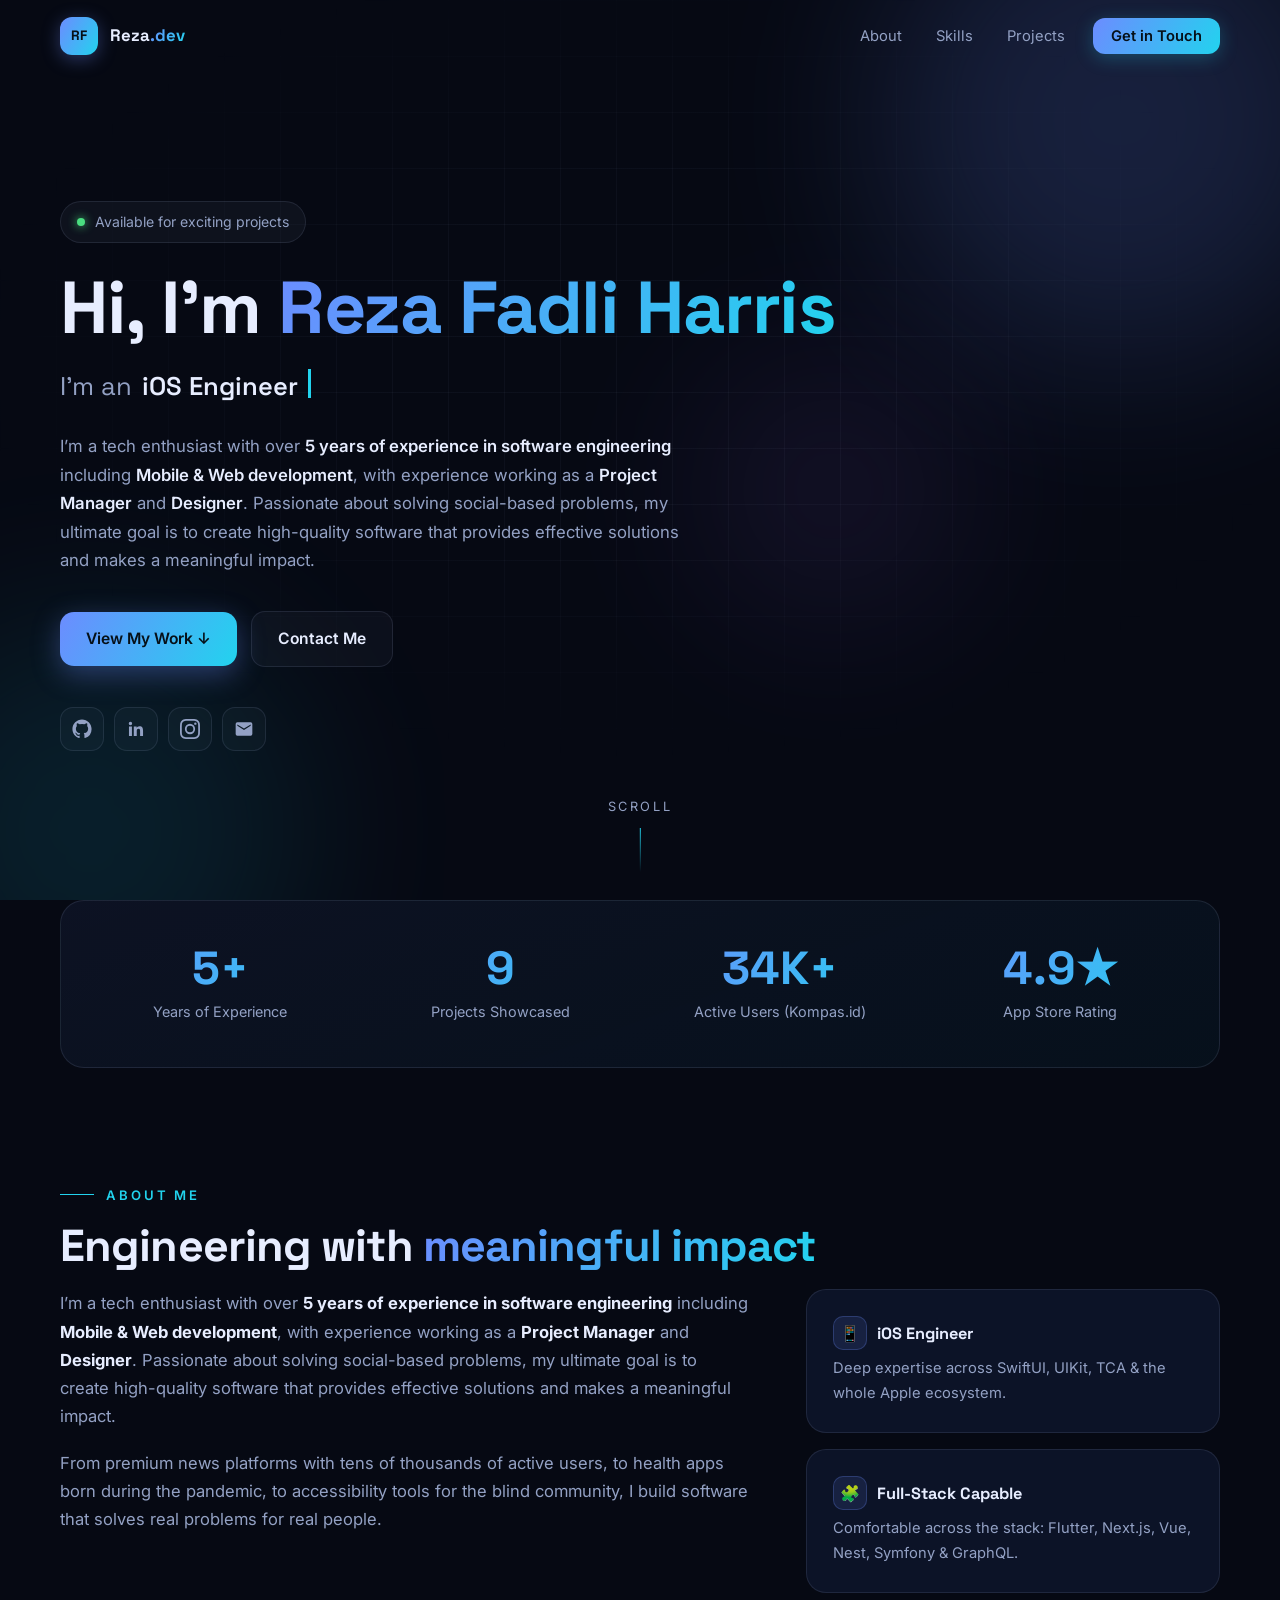
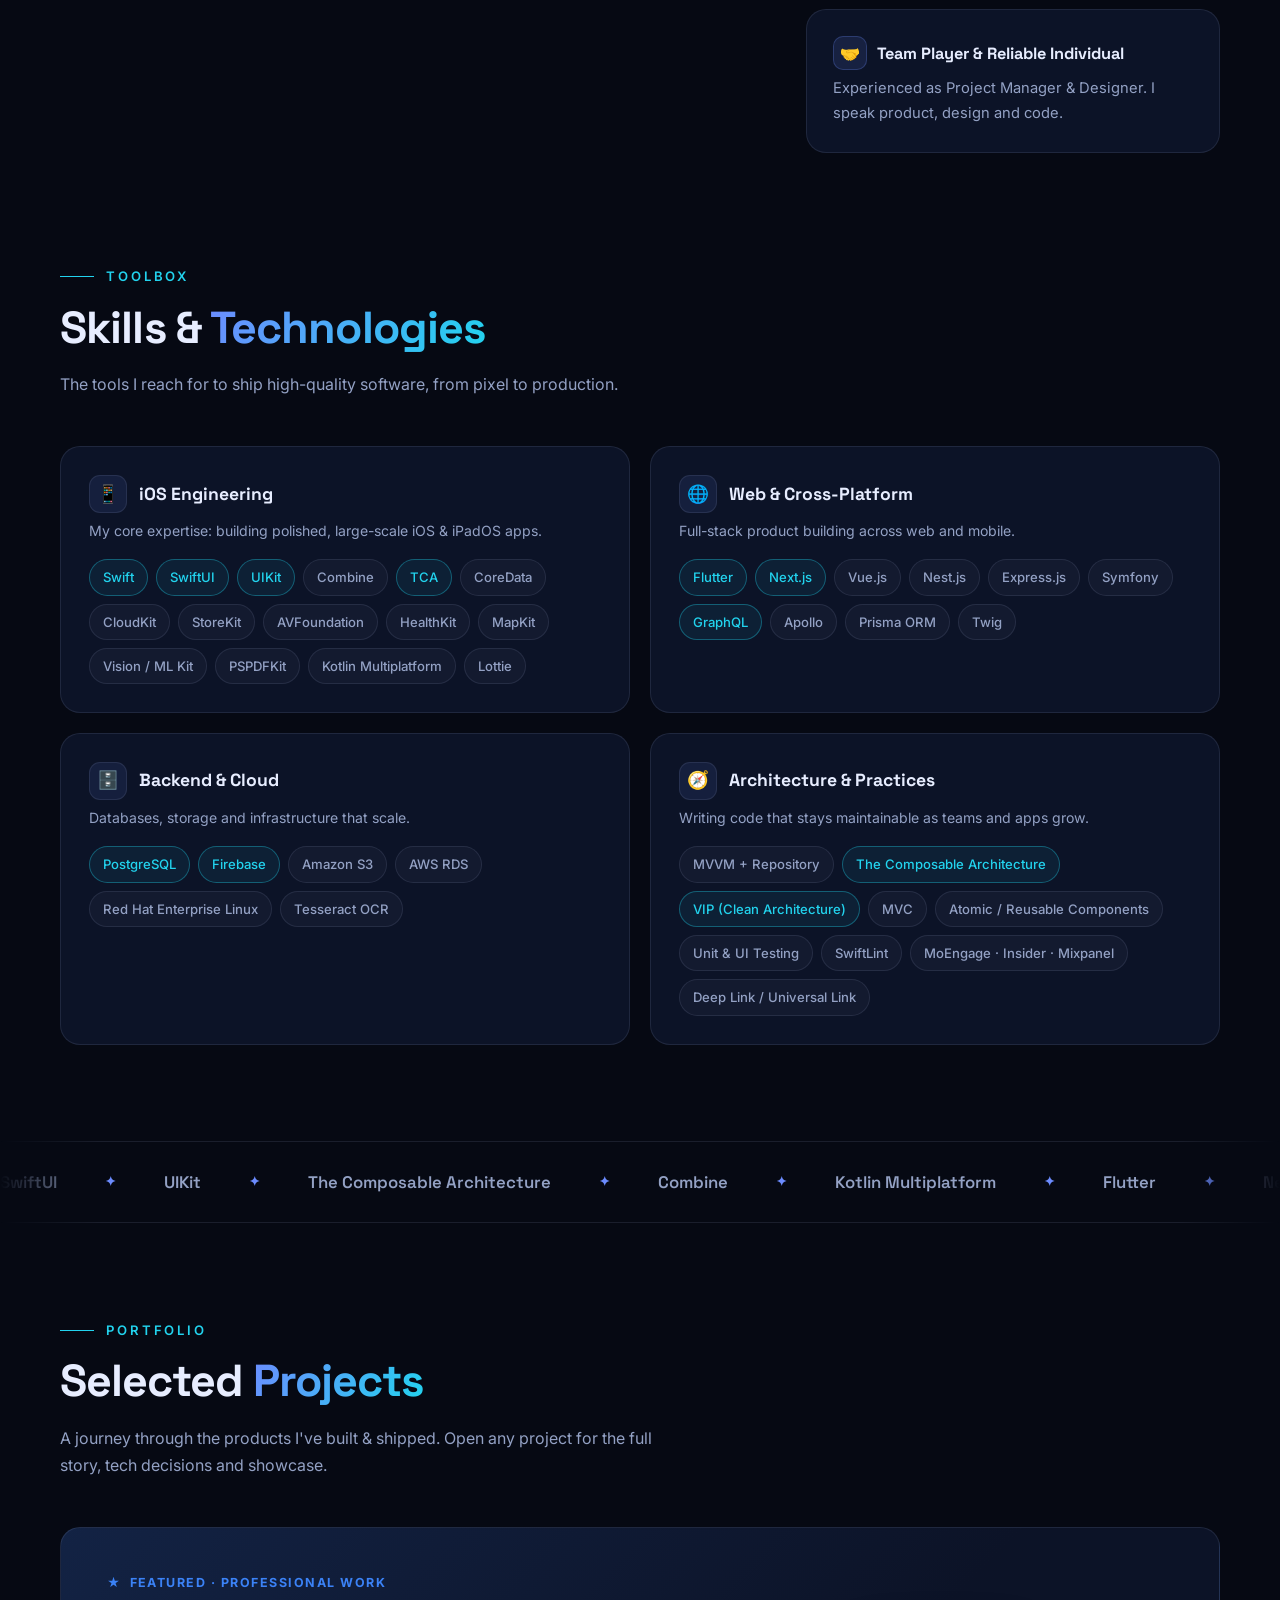
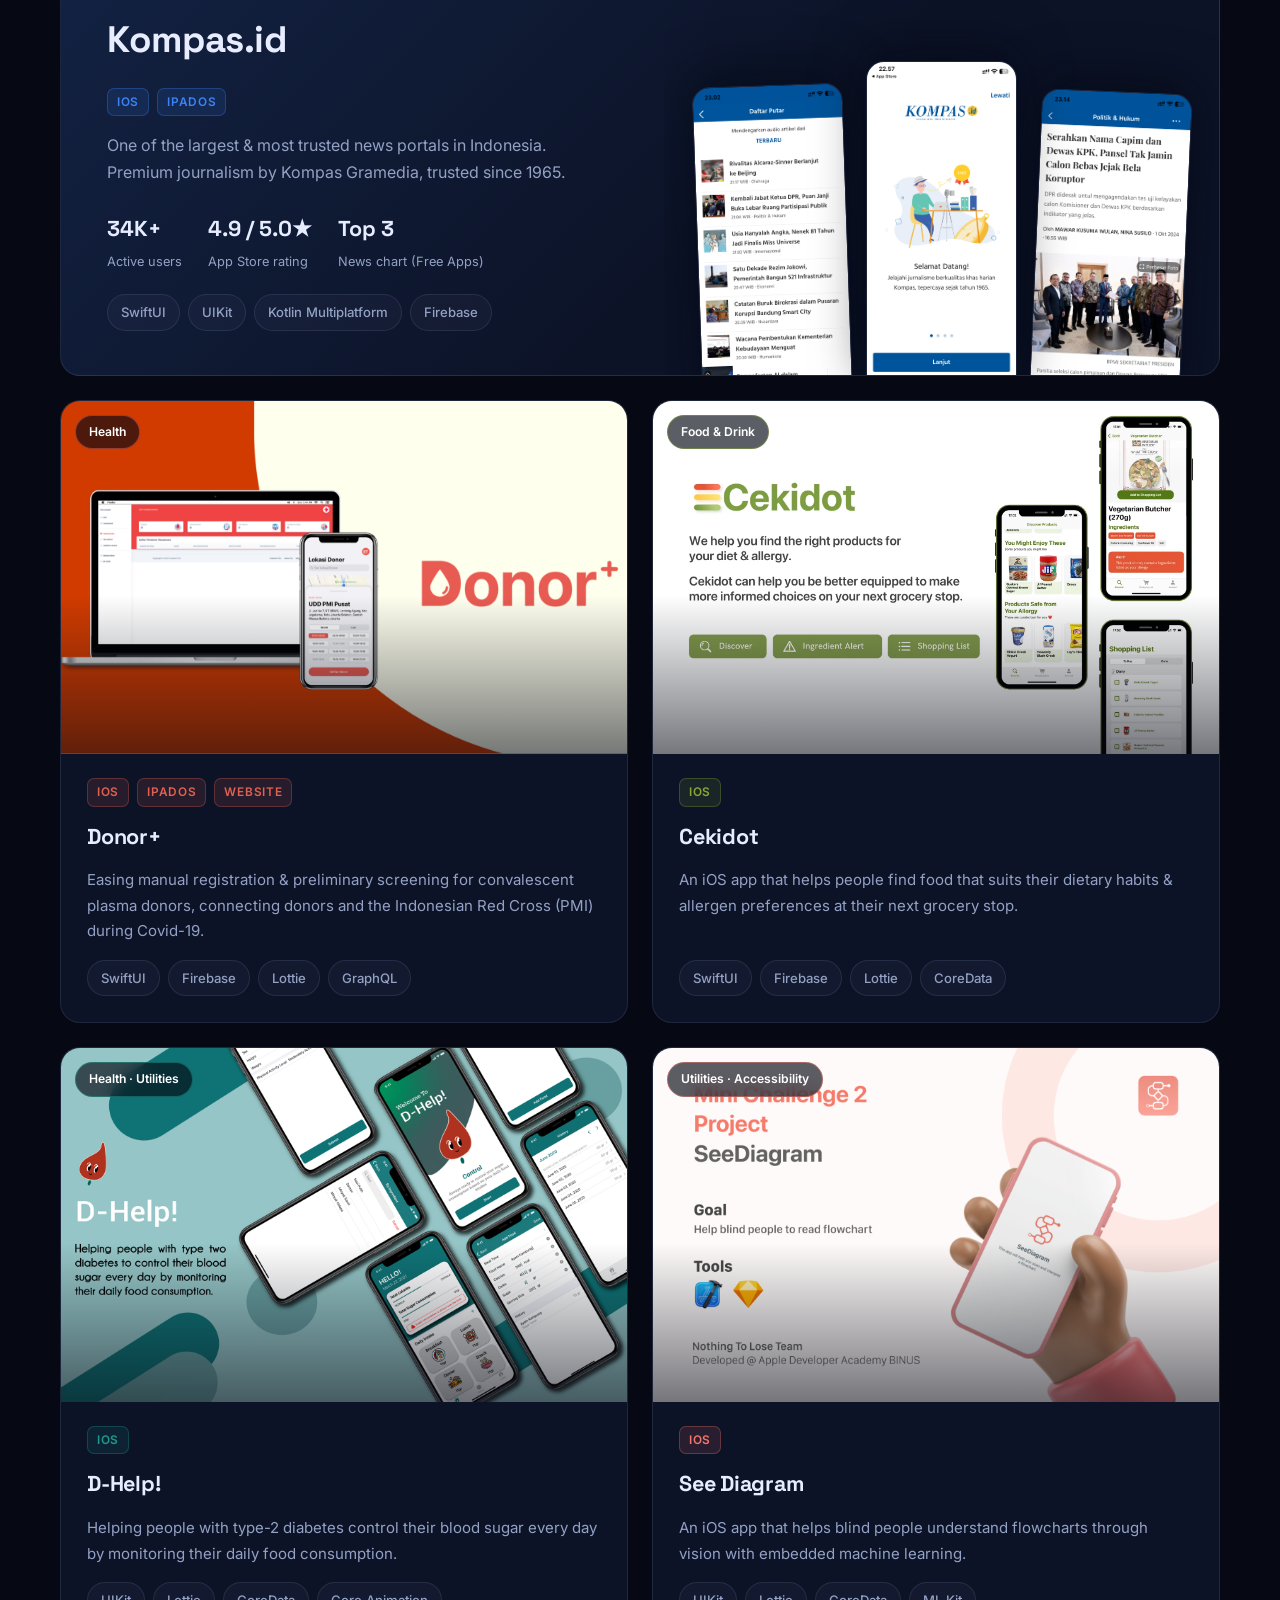
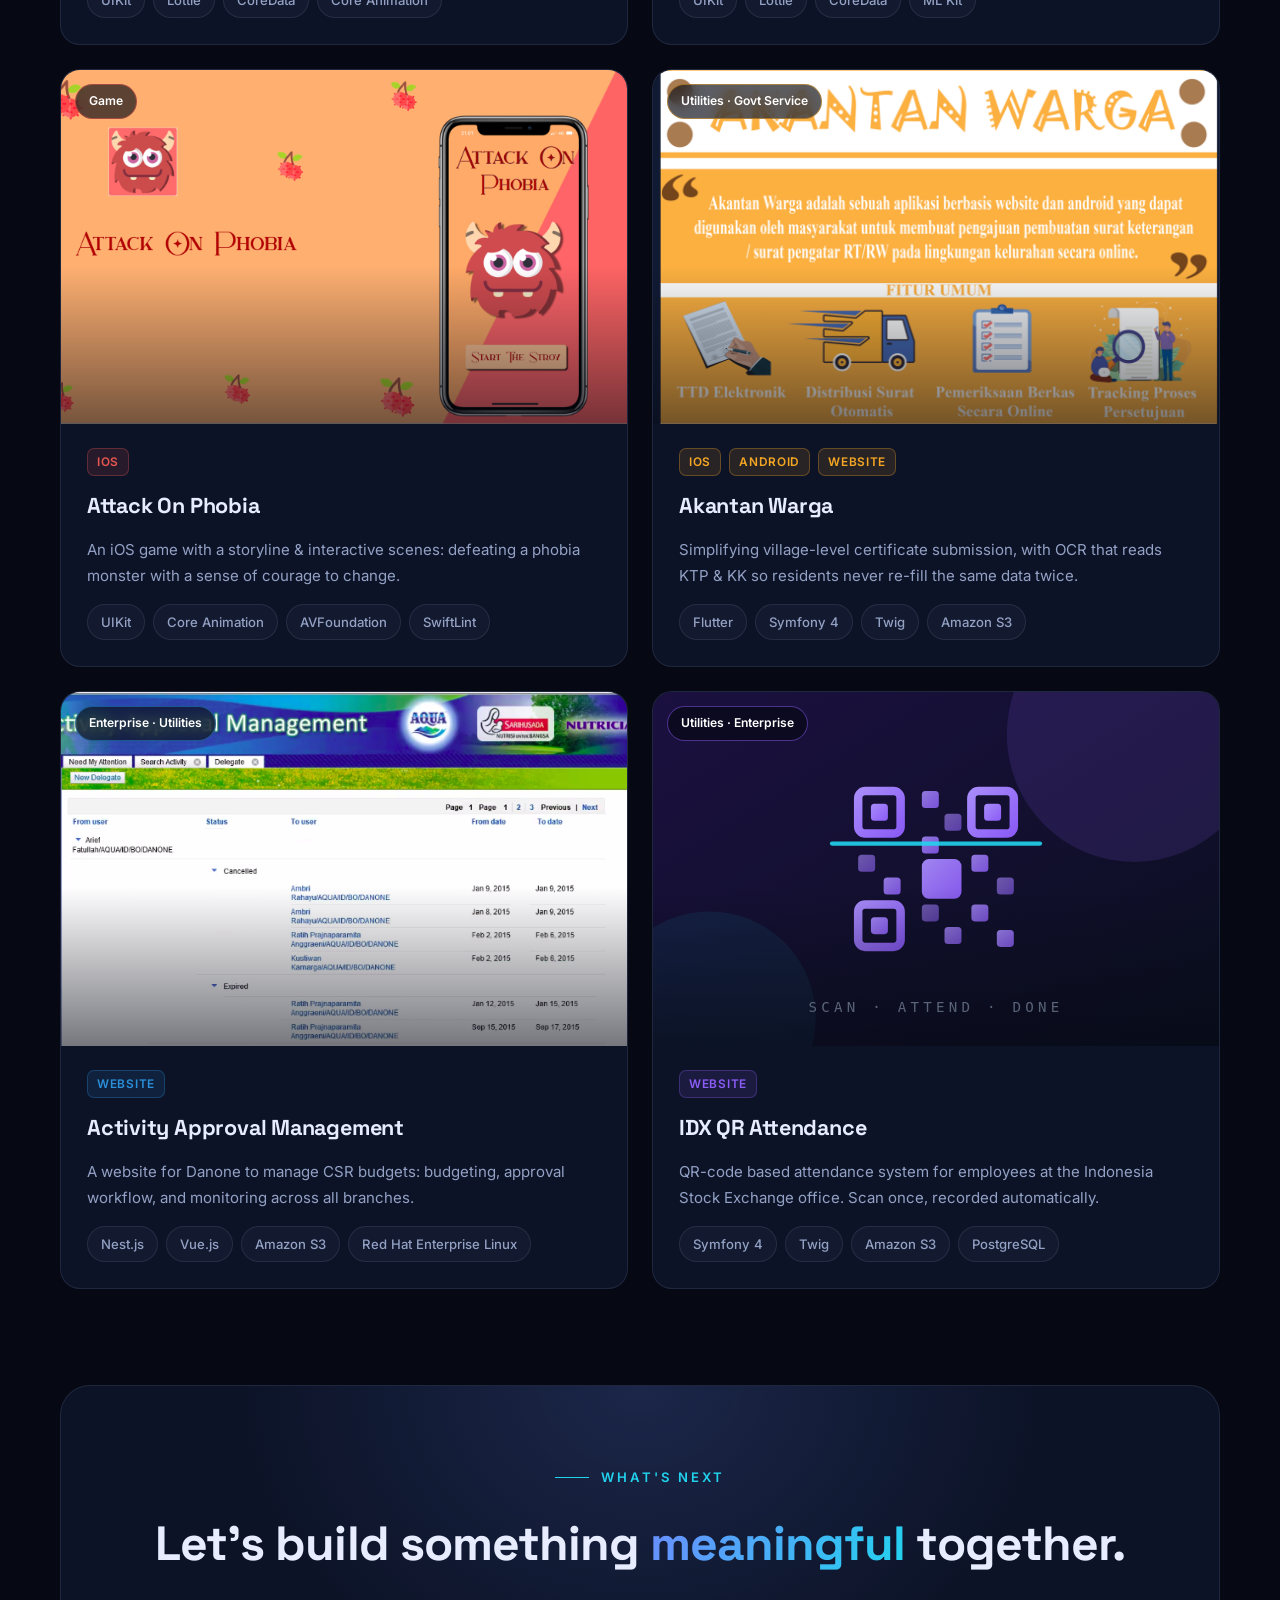
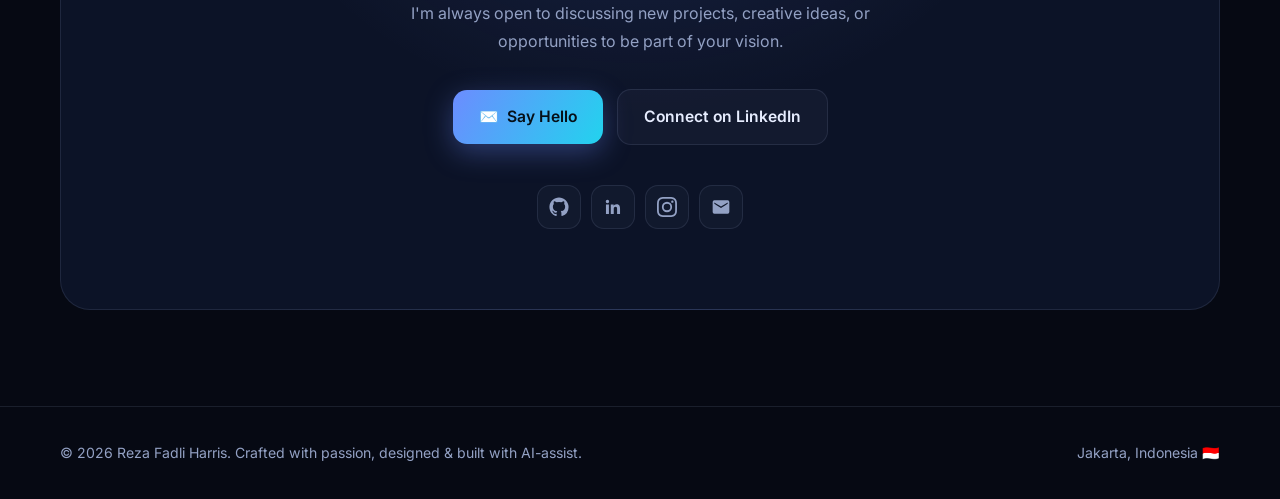
==== index.html @ ed909205 "Portfolio website: multi-page static site" ====
<!DOCTYPE html>
<html lang="en">
<head>
  <meta charset="UTF-8" />
  <meta name="viewport" content="width=device-width, initial-scale=1.0" />
  <title>Reza Fadli Harris | iOS Engineer</title>
  <meta name="description" content="Portfolio of Reza Fadli Harris, an iOS Engineer with 5+ years of experience in mobile & web development." />
  <link rel="preconnect" href="https://fonts.googleapis.com" />
  <link rel="preconnect" href="https://fonts.gstatic.com" crossorigin />
  <link href="https://fonts.googleapis.com/css2?family=Space+Grotesk:wght@400;500;600;700&family=Inter:wght@400;500;600;700&display=swap" rel="stylesheet" />
  <link rel="stylesheet" href="shared/style.css" />
  <link rel="icon" href="data:image/svg+xml,<svg xmlns='http://www.w3.org/2000/svg' viewBox='0 0 100 100'><text y='.9em' font-size='90'>🚀</text></svg>" />
</head>
<body>
  <div id="progress"></div>

  <!-- ================= NAV ================= -->
  <header class="nav">
    <div class="wrap">
      <a class="logo" href="index.html">
        <span class="logo-mark">RF</span>
        <span>Reza<span class="grad-text">.dev</span></span>
      </a>
      <nav>
        <ul class="nav-links">
          <li><a href="#about">About</a></li>
          <li><a href="#skills">Skills</a></li>
          <li><a href="#projects">Projects</a></li>
          <li><a href="#contact" class="nav-cta">Get in Touch</a></li>
        </ul>
      </nav>
      <button class="burger" aria-label="Menu"><span></span><span></span><span></span></button>
    </div>
  </header>

  <!-- ================= HERO ================= -->
  <section class="hero" id="top">
    <div class="orb orb-1"></div>
    <div class="orb orb-2"></div>
    <div class="orb orb-3"></div>
    <div class="hero-grid-bg"></div>
    <div class="wrap hero-inner">
      <div class="hero-eyebrow reveal"><span class="dot"></span> Available for exciting projects</div>
      <h1 class="hero-title reveal" data-d="100">Hi, I'm <span class="grad-text">Reza Fadli Harris</span></h1>
      <div class="hero-role reveal" data-d="200"><span>I'm an</span> <span id="role-swap"></span><span class="caret"></span></div>
      <p class="hero-desc reveal" data-d="300" id="hero-summary"></p>
      <div class="btn-row reveal" data-d="400">
        <a class="btn btn-primary" href="#projects">View My Work ↓</a>
        <a class="btn btn-ghost" href="#contact">Contact Me</a>
      </div>
      <div class="socials reveal" data-d="500" id="hero-socials"></div>
    </div>
    <div class="scroll-hint">Scroll</div>
  </section>

  <!-- ================= STATS ================= -->
  <section style="padding-top:0">
    <div class="wrap">
      <div class="stats reveal" id="stats"></div>
    </div>
  </section>

  <!-- ================= ABOUT ================= -->
  <section id="about" style="padding-top:20px">
    <div class="wrap">
      <div class="sec-eyebrow reveal">About Me</div>
      <h2 class="sec-title reveal" data-d="80">Engineering with <span class="grad-text">meaningful impact</span></h2>
      <div class="about-grid">
        <div class="about-text reveal" data-d="150">
          <p id="about-summary"></p>
          <p>From premium news platforms with tens of thousands of active users, to health apps born during the pandemic, to accessibility tools for the blind community, I build software that solves real problems for real people.</p>
        </div>
        <div>
          <div class="fact-card reveal" data-d="150">
            <h4><span class="fact-ico">📱</span> iOS Engineer</h4>
            <p>Deep expertise across SwiftUI, UIKit, TCA & the whole Apple ecosystem.</p>
          </div>
          <div class="fact-card reveal" data-d="250">
            <h4><span class="fact-ico">🧩</span> Full-Stack Capable</h4>
            <p>Comfortable across the stack: Flutter, Next.js, Vue, Nest, Symfony & GraphQL.</p>
          </div>
          <div class="fact-card reveal" data-d="350">
            <h4><span class="fact-ico">🤝</span> Team Player & Reliable Individual</h4>
            <p>Experienced as Project Manager & Designer. I speak product, design and code.</p>
          </div>
        </div>
      </div>
    </div>
  </section>

  <!-- ================= SKILLS ================= -->
  <section id="skills" style="padding-top:0">
    <div class="wrap">
      <div class="sec-eyebrow reveal">Toolbox</div>
      <h2 class="sec-title reveal" data-d="80">Skills & <span class="grad-text">Technologies</span></h2>
      <p class="sec-sub reveal" data-d="140">The tools I reach for to ship high-quality software, from pixel to production.</p>
      <div class="skill-groups" id="skills-grid"></div>
    </div>
  </section>

  <!-- ================= MARQUEE ================= -->
  <div class="marquee"><div class="marquee-track" id="marquee-track"></div></div>

  <!-- ================= PROJECTS ================= -->
  <section id="projects">
    <div class="wrap">
      <div class="sec-eyebrow reveal">Portfolio</div>
      <h2 class="sec-title reveal" data-d="80">Selected <span class="grad-text">Projects</span></h2>
      <p class="sec-sub reveal" data-d="140">A journey through the products I've built & shipped. Open any project for the full story, tech decisions and showcase.</p>
      <div class="proj-grid" id="proj-grid"></div>
    </div>
  </section>

  <!-- ================= CONTACT ================= -->
  <section id="contact" style="padding-top:0">
    <div class="wrap">
      <div class="contact-card reveal">
        <div class="sec-eyebrow" style="justify-content:center">What's Next</div>
        <h2>Let's build something <span class="grad-text">meaningful</span> together.</h2>
        <p>I'm always open to discussing new projects, creative ideas, or opportunities to be part of your vision.</p>
        <div class="btn-row" style="justify-content:center">
          <a class="btn btn-primary" id="contact-email" href="#">✉️ &nbsp;Say Hello</a>
          <a class="btn btn-ghost" id="contact-linkedin" href="#" target="_blank" rel="noopener">Connect on LinkedIn</a>
        </div>
        <div class="socials" style="justify-content:center" id="contact-socials"></div>
      </div>
    </div>
  </section>

  <footer>
    <div class="wrap">
      <span>© <span id="year"></span> Reza Fadli Harris. Crafted with passion, designed & built with AI-assist.</span>
      <span>Jakarta, Indonesia 🇮🇩</span>
    </div>
  </footer>

  <script src="shared/data.js"></script>
  <script>const ROOT = "";</script>
  <script src="shared/main.js"></script>
  <script>
    renderCommonSections();

    /* projects → each card links to its own page */
    const grid = document.getElementById("proj-grid");
    PROJECTS.forEach((p, i) => {
      const card = buildCard(p, { href: "project.html?id=" + p.slug, featured: !!p.featured });
      card.dataset.d = (i % 2) * 90;
      grid.appendChild(card);
    });

    bootShared();
  </script>
</body>
</html>
---- shared/style.css ----
/* ============================================================
   Reza Fadli Harris | Portfolio Design System
   ============================================================ */

:root {
  --bg: #060913;
  --bg-2: #0a0f1f;
  --card: #0c1327;
  --card-2: #101a33;
  --line: rgba(148, 163, 200, 0.14);
  --text: #e7edff;
  --muted: #93a1c4;
  --accent: #6c8cff;
  --accent-2: #22d3ee;
  --grad: linear-gradient(120deg, #6c8cff, #22d3ee);
  --font-display: "Space Grotesk", "SF Pro Display", -apple-system, BlinkMacSystemFont, sans-serif;
  --font-body: "Inter", "SF Pro Text", -apple-system, BlinkMacSystemFont, sans-serif;
  --radius: 20px;
  --nav-h: 72px;
  --pc: var(--accent); /* per-project accent, overridden inline */
}

* { margin: 0; padding: 0; box-sizing: border-box; }

html { scroll-behavior: smooth; }

body {
  background: var(--bg);
  color: var(--text);
  font-family: var(--font-body);
  font-size: 16px;
  line-height: 1.7;
  -webkit-font-smoothing: antialiased;
  overflow-x: hidden;
}

img { max-width: 100%; display: block; }
a { color: inherit; text-decoration: none; }
button { font: inherit; color: inherit; background: none; border: none; cursor: pointer; }

::selection { background: rgba(108, 140, 255, 0.35); }

.wrap { width: min(1160px, 92vw); margin: 0 auto; }

/* ---------- scroll progress ---------- */
#progress {
  position: fixed; top: 0; left: 0; height: 3px; width: 0%;
  background: var(--grad); z-index: 200; border-radius: 0 3px 3px 0;
  transition: width 0.1s linear;
}

/* ---------- nav ---------- */
.nav {
  position: fixed; top: 0; left: 0; right: 0; z-index: 100;
  height: var(--nav-h);
  display: flex; align-items: center;
  transition: background 0.3s, border-color 0.3s, backdrop-filter 0.3s;
  border-bottom: 1px solid transparent;
}
.nav.scrolled {
  background: rgba(6, 9, 19, 0.75);
  backdrop-filter: blur(18px);
  -webkit-backdrop-filter: blur(18px);
  border-bottom-color: var(--line);
}
.nav .wrap { display: flex; align-items: center; justify-content: space-between; }
.logo { display: flex; align-items: center; gap: 12px; font-family: var(--font-display); font-weight: 700; font-size: 1.05rem; }
.logo-mark {
  width: 38px; height: 38px; border-radius: 12px;
  background: var(--grad);
  display: grid; place-items: center;
  color: #061018; font-size: 0.85rem; font-weight: 700; letter-spacing: 0.02em;
  box-shadow: 0 4px 18px rgba(108, 140, 255, 0.35);
}
.nav-links { display: flex; align-items: center; gap: 6px; list-style: none; }
.nav-links a {
  padding: 8px 14px; border-radius: 10px; font-size: 0.92rem; color: var(--muted);
  transition: color 0.2s, background 0.2s;
}
.nav-links a:hover { color: var(--text); background: rgba(148, 163, 200, 0.08); }
.nav-cta {
  margin-left: 8px; padding: 9px 18px !important; border-radius: 12px !important;
  background: var(--grad); color: #061018 !important; font-weight: 600;
  box-shadow: 0 4px 18px rgba(34, 211, 238, 0.25);
}
.nav-cta:hover { filter: brightness(1.1); }
.burger { display: none; flex-direction: column; gap: 5px; padding: 8px; }
.burger span { width: 22px; height: 2px; background: var(--text); border-radius: 2px; transition: 0.3s; }

/* ---------- hero ---------- */
.hero {
  position: relative; min-height: 100svh;
  display: flex; align-items: center;
  padding: calc(var(--nav-h) + 40px) 0 60px;
  overflow: hidden;
}
.orb { position: absolute; border-radius: 50%; filter: blur(90px); opacity: 0.5; pointer-events: none; }
.orb-1 { width: 480px; height: 480px; background: rgba(108, 140, 255, 0.35); top: -120px; right: -80px; animation: drift1 14s ease-in-out infinite alternate; }
.orb-2 { width: 420px; height: 420px; background: rgba(34, 211, 238, 0.22); bottom: -140px; left: -120px; animation: drift2 18s ease-in-out infinite alternate; }
.orb-3 { width: 260px; height: 260px; background: rgba(167, 108, 255, 0.2); top: 40%; left: 55%; animation: drift1 22s ease-in-out infinite alternate-reverse; }
@keyframes drift1 { to { transform: translate(-60px, 60px) scale(1.15); } }
@keyframes drift2 { to { transform: translate(70px, -50px) scale(1.1); } }

.hero-grid-bg {
  position: absolute; inset: 0; pointer-events: none;
  background-image:
    linear-gradient(rgba(148,163,200,0.05) 1px, transparent 1px),
    linear-gradient(90deg, rgba(148,163,200,0.05) 1px, transparent 1px);
  background-size: 56px 56px;
  mask-image: radial-gradient(ellipse 70% 60% at 50% 40%, black 30%, transparent 75%);
  -webkit-mask-image: radial-gradient(ellipse 70% 60% at 50% 40%, black 30%, transparent 75%);
}

.hero-inner { position: relative; z-index: 2; }
.hero-eyebrow {
  display: inline-flex; align-items: center; gap: 10px;
  padding: 8px 16px; border-radius: 999px;
  border: 1px solid var(--line); background: rgba(148, 163, 200, 0.06);
  font-size: 0.88rem; color: var(--muted); margin-bottom: 26px;
}
.hero-eyebrow .dot {
  width: 8px; height: 8px; border-radius: 50%; background: #4ade80;
  box-shadow: 0 0 10px #4ade80; animation: pulse 2s infinite;
}
@keyframes pulse { 50% { opacity: 0.4; } }

h1.hero-title {
  font-family: var(--font-display);
  font-size: clamp(2.6rem, 6.4vw, 4.6rem);
  line-height: 1.06; letter-spacing: -0.02em; font-weight: 700;
  margin-bottom: 18px;
}
.grad-text {
  background: var(--grad);
  -webkit-background-clip: text; background-clip: text;
  -webkit-text-fill-color: transparent; color: transparent;
}
.hero-role {
  font-family: var(--font-display);
  font-size: clamp(1.15rem, 2.6vw, 1.6rem);
  color: var(--muted); margin-bottom: 24px; min-height: 1.6em;
  display: flex; align-items: baseline; gap: 10px; flex-wrap: wrap;
}
#role-swap { color: var(--text); font-weight: 600; position: relative; }
#role-swap.swap-out { animation: roleOut 0.35s forwards; }
#role-swap.swap-in { animation: roleIn 0.35s forwards; }
@keyframes roleOut { to { opacity: 0; transform: translateY(-12px); filter: blur(4px); } }
@keyframes roleIn { from { opacity: 0; transform: translateY(12px); filter: blur(4px); } to { opacity: 1; transform: none; filter: none; } }
.caret { display: inline-block; width: 3px; height: 1.1em; background: var(--accent-2); animation: blink 1s steps(1) infinite; transform: translateY(3px); }
@keyframes blink { 50% { opacity: 0; } }

.hero-desc { max-width: 640px; color: var(--muted); font-size: 1.05rem; margin-bottom: 36px; }
.hero-desc strong { color: var(--text); font-weight: 600; }

.btn-row { display: flex; gap: 14px; flex-wrap: wrap; align-items: center; }
.btn {
  display: inline-flex; align-items: center; gap: 10px;
  padding: 14px 26px; border-radius: 14px; font-weight: 600; font-size: 0.98rem;
  transition: transform 0.25s, box-shadow 0.25s, background 0.25s, border-color 0.25s;
}
.btn-primary { background: var(--grad); color: #061018; box-shadow: 0 8px 28px rgba(108, 140, 255, 0.35); }
.btn-primary:hover { transform: translateY(-3px); box-shadow: 0 14px 36px rgba(108, 140, 255, 0.45); }
.btn-ghost { border: 1px solid var(--line); color: var(--text); background: rgba(148, 163, 200, 0.05); }
.btn-ghost:hover { transform: translateY(-3px); border-color: rgba(148, 163, 200, 0.35); background: rgba(148, 163, 200, 0.1); }

.socials { display: flex; gap: 10px; margin-top: 40px; }
.socials a {
  width: 44px; height: 44px; border-radius: 13px; display: grid; place-items: center;
  border: 1px solid var(--line); color: var(--muted); background: rgba(148, 163, 200, 0.04);
  transition: 0.25s;
}
.socials a:hover { color: var(--text); border-color: var(--accent); transform: translateY(-3px); box-shadow: 0 8px 20px rgba(108, 140, 255, 0.2); }
.socials svg { width: 20px; height: 20px; fill: currentColor; }

.scroll-hint {
  position: absolute; bottom: 28px; left: 50%; transform: translateX(-50%);
  color: var(--muted); font-size: 0.8rem; letter-spacing: 0.2em; text-transform: uppercase;
  display: flex; flex-direction: column; align-items: center; gap: 10px; z-index: 2;
}
.scroll-hint::after {
  content: ""; width: 1px; height: 44px;
  background: linear-gradient(var(--accent-2), transparent);
  animation: scrollLine 2s ease-in-out infinite;
}
@keyframes scrollLine { 0% { transform: scaleY(0); transform-origin: top; } 50% { transform: scaleY(1); transform-origin: top; } 51% { transform-origin: bottom; } 100% { transform: scaleY(0); transform-origin: bottom; } }

/* ---------- reveal on scroll ---------- */
.reveal { opacity: 0; transform: translateY(28px); transition: opacity 0.7s ease, transform 0.7s ease; }
.reveal.in { opacity: 1; transform: none; }

/* ---------- sections ---------- */
section { padding: 96px 0; position: relative; }
.sec-eyebrow {
  font-size: 0.82rem; font-weight: 600; letter-spacing: 0.22em; text-transform: uppercase;
  color: var(--accent-2); margin-bottom: 14px; display: flex; align-items: center; gap: 12px;
}
.sec-eyebrow::before { content: ""; width: 34px; height: 1px; background: var(--accent-2); }
h2.sec-title {
  font-family: var(--font-display); font-weight: 700;
  font-size: clamp(1.9rem, 4vw, 2.8rem); letter-spacing: -0.02em; line-height: 1.15;
  margin-bottom: 18px;
}
.sec-sub { color: var(--muted); max-width: 620px; margin-bottom: 48px; }

/* ---------- stats ---------- */
.stats {
  display: grid; grid-template-columns: repeat(4, 1fr); gap: 18px;
  border: 1px solid var(--line); border-radius: 24px;
  background: linear-gradient(160deg, rgba(108,140,255,0.07), rgba(34,211,238,0.04));
  padding: 34px 28px;
}
.stat { text-align: center; padding: 8px; }
.stat-num {
  font-family: var(--font-display); font-weight: 700;
  font-size: clamp(1.9rem, 4vw, 2.9rem); line-height: 1.1;
  background: var(--grad); -webkit-background-clip: text; background-clip: text; -webkit-text-fill-color: transparent;
}
.stat-label { color: var(--muted); font-size: 0.9rem; margin-top: 6px; }

/* ---------- about ---------- */
.about-grid { display: grid; grid-template-columns: 1.25fr 0.75fr; gap: 56px; align-items: start; }
.about-text p { color: var(--muted); margin-bottom: 18px; font-size: 1.04rem; }
.about-text strong { color: var(--text); }
.fact-card {
  border: 1px solid var(--line); border-radius: var(--radius);
  background: var(--card); padding: 26px; margin-bottom: 16px;
  transition: transform 0.3s, border-color 0.3s;
}
.fact-card:hover { transform: translateY(-4px); border-color: rgba(108, 140, 255, 0.4); }
.fact-card h4 { font-family: var(--font-display); font-size: 1.02rem; margin-bottom: 6px; display: flex; align-items: center; gap: 10px; }
.fact-card p { color: var(--muted); font-size: 0.92rem; }
.fact-ico {
  width: 34px; height: 34px; border-radius: 10px; display: grid; place-items: center; font-size: 1rem;
  background: rgba(108, 140, 255, 0.12); border: 1px solid rgba(108, 140, 255, 0.25);
}

/* ---------- skills ---------- */
.skill-groups { display: grid; grid-template-columns: repeat(2, 1fr); gap: 20px; }
.skill-card {
  border: 1px solid var(--line); border-radius: var(--radius); background: var(--card);
  padding: 28px; transition: transform 0.3s, border-color 0.3s, box-shadow 0.3s;
}
.skill-card:hover { transform: translateY(-5px); border-color: rgba(34, 211, 238, 0.35); box-shadow: 0 16px 40px rgba(3, 8, 20, 0.6); }
.skill-card h3 { font-family: var(--font-display); font-size: 1.1rem; margin-bottom: 6px; display: flex; align-items: center; gap: 12px; }
.skill-card .skill-ico { width: 38px; height: 38px; border-radius: 11px; display: grid; place-items: center; font-size: 1.1rem; background: rgba(108,140,255,0.1); border: 1px solid var(--line); }
.skill-card p.skill-note { color: var(--muted); font-size: 0.88rem; margin-bottom: 16px; }
.chips { display: flex; flex-wrap: wrap; gap: 8px; }
.chip {
  padding: 6px 13px; border-radius: 999px; font-size: 0.82rem; font-weight: 500;
  border: 1px solid var(--line); color: var(--muted); background: rgba(148, 163, 200, 0.05);
  transition: 0.2s;
}
.chip:hover { color: var(--text); border-color: var(--accent); background: rgba(108, 140, 255, 0.1); }
.chip.hl { color: var(--accent-2); border-color: rgba(34, 211, 238, 0.35); background: rgba(34, 211, 238, 0.07); }

/* ---------- marquee ---------- */
.marquee { overflow: hidden; padding: 26px 0; border-top: 1px solid var(--line); border-bottom: 1px solid var(--line); mask-image: linear-gradient(90deg, transparent, black 8%, black 92%, transparent); -webkit-mask-image: linear-gradient(90deg, transparent, black 8%, black 92%, transparent); }
.marquee-track { display: flex; gap: 48px; width: max-content; animation: marquee 36s linear infinite; }
.marquee:hover .marquee-track { animation-play-state: paused; }
.marquee-track span { font-family: var(--font-display); font-weight: 600; font-size: 1.05rem; color: var(--muted); display: flex; align-items: center; gap: 48px; white-space: nowrap; }
.marquee-track span::after { content: "✦"; color: var(--accent); font-size: 0.8rem; }
@keyframes marquee { to { transform: translateX(-50%); } }

/* ---------- projects grid ---------- */
.proj-grid { display: grid; grid-template-columns: repeat(2, 1fr); gap: 24px; }

.pcard {
  position: relative; display: flex; flex-direction: column;
  border: 1px solid var(--line); border-radius: var(--radius); overflow: hidden;
  background: var(--card); text-align: left; width: 100%;
  transition: transform 0.35s ease, border-color 0.35s, box-shadow 0.35s;
  cursor: pointer;
}
.pcard:hover { transform: translateY(-7px); border-color: color-mix(in srgb, var(--pc) 55%, transparent); box-shadow: 0 24px 60px rgba(2, 6, 16, 0.7), 0 0 0 1px color-mix(in srgb, var(--pc) 25%, transparent); }
.pcard-cover { position: relative; aspect-ratio: 16 / 10; overflow: hidden; background: var(--card-2); }
.pcard-cover img { width: 100%; height: 100%; object-fit: cover; object-position: var(--cover-pos, center); transition: transform 0.6s ease; }
.pcard:hover .pcard-cover img { transform: scale(1.06); }
.pcard-cover::after {
  content: ""; position: absolute; inset: 0;
  background: linear-gradient(180deg, transparent 55%, rgba(6, 9, 19, 0.55));
  pointer-events: none;
}
.pcard-cat {
  position: absolute; top: 14px; left: 14px; z-index: 2;
  padding: 6px 13px; border-radius: 999px; font-size: 0.76rem; font-weight: 600;
  background: rgba(6, 9, 19, 0.65); backdrop-filter: blur(8px); -webkit-backdrop-filter: blur(8px);
  border: 1px solid color-mix(in srgb, var(--pc) 50%, transparent); color: #fff;
}
.pcard-body { padding: 24px 26px 26px; display: flex; flex-direction: column; gap: 12px; flex: 1; }
.pcard-plat { display: flex; gap: 8px; flex-wrap: wrap; }
.plat-tag { font-size: 0.74rem; font-weight: 600; letter-spacing: 0.06em; text-transform: uppercase; color: var(--pc); background: color-mix(in srgb, var(--pc) 12%, transparent); border: 1px solid color-mix(in srgb, var(--pc) 30%, transparent); border-radius: 7px; padding: 3px 9px; }
.pcard h3 { font-family: var(--font-display); font-size: 1.35rem; letter-spacing: -0.01em; display: flex; align-items: center; gap: 10px; }
.pcard h3 .arrow { margin-left: auto; opacity: 0; transform: translateX(-8px); transition: 0.3s; color: var(--pc); }
.pcard:hover h3 .arrow { opacity: 1; transform: none; }
.pcard p.pdesc { color: var(--muted); font-size: 0.94rem; flex: 1; }
.pcard .chips { margin-top: 4px; }

/* featured card */
.pcard.featured { grid-column: 1 / -1; flex-direction: row; align-items: stretch; min-height: 420px; background: linear-gradient(135deg, color-mix(in srgb, var(--pc) 14%, var(--card)), var(--card) 60%); }
.pcard.featured .feat-left { flex: 1.05; padding: 44px 46px; display: flex; flex-direction: column; gap: 16px; justify-content: center; }
.pcard.featured .feat-badge { display: inline-flex; align-items: center; gap: 8px; align-self: flex-start; font-size: 0.78rem; font-weight: 700; letter-spacing: 0.12em; text-transform: uppercase; color: var(--pc); }
.pcard.featured .feat-badge::before { content: "★"; }
.pcard.featured h3 { font-size: clamp(1.7rem, 3vw, 2.3rem); }
.pcard.featured .pdesc { font-size: 1rem; max-width: 480px; }
.feat-stats { display: flex; gap: 26px; margin-top: 8px; flex-wrap: wrap; }
.feat-stat b { font-family: var(--font-display); font-size: 1.35rem; display: block; color: var(--text); }
.feat-stat span { font-size: 0.8rem; color: var(--muted); }
.feat-right { flex: 1; position: relative; display: flex; align-items: flex-end; justify-content: center; gap: 18px; padding: 40px 34px 0; overflow: hidden; }
.feat-right img {
  width: 31%; border-radius: 18px 18px 0 0; border: 1px solid var(--line); border-bottom: none;
  box-shadow: 0 -10px 50px rgba(2, 6, 16, 0.6); transition: transform 0.5s ease;
}
.feat-right img:nth-child(1) { transform: translateY(34px) rotate(-2deg); }
.feat-right img:nth-child(2) { transform: translateY(10px); z-index: 2; }
.feat-right img:nth-child(3) { transform: translateY(40px) rotate(2.5deg); }
.pcard.featured:hover .feat-right img { transform: translateY(6px); }
.pcard.featured:hover .feat-right img:nth-child(2) { transform: translateY(-6px); }

/* ---------- project detail page ---------- */
.detail-hero {
  position: relative; padding: 52px 0 40px; overflow: hidden;
  background:
    radial-gradient(60% 90% at 80% 0%, color-mix(in srgb, var(--pc) 22%, transparent), transparent 70%),
    radial-gradient(50% 80% at 10% 100%, color-mix(in srgb, var(--pc) 10%, transparent), transparent 70%);
  border-bottom: 1px solid var(--line);
}
.detail-hero .wrap-d { padding: 0 44px; }
.back-link { display: inline-flex; align-items: center; gap: 8px; color: var(--muted); font-size: 0.9rem; margin-bottom: 26px; transition: 0.2s; }
.back-link:hover { color: var(--text); transform: translateX(-3px); }
.detail-meta { display: flex; gap: 10px; flex-wrap: wrap; margin-bottom: 18px; }
.detail-title { font-family: var(--font-display); font-size: clamp(2rem, 5vw, 3.2rem); letter-spacing: -0.02em; line-height: 1.08; margin-bottom: 14px; }
.detail-tagline { color: var(--muted); font-size: 1.08rem; max-width: 700px; }

.detail-body { padding: 44px; display: grid; gap: 44px; }
/* prevent wide children (e.g. the horizontal phone strip) from blowing out the grid track */
.detail-body > * { min-width: 0; }
.d-section h3 {
  font-family: var(--font-display); font-size: 1.3rem; margin-bottom: 16px;
  display: flex; align-items: center; gap: 12px;
}
.d-section h3::before { content: ""; width: 22px; height: 3px; border-radius: 3px; background: var(--pc); }
.d-section p { color: var(--muted); margin-bottom: 14px; max-width: 820px; }
.d-section h4 { font-family: var(--font-display); font-size: 1.05rem; margin: 20px 0 10px; color: var(--text); }

.d-cols { display: grid; grid-template-columns: 1fr 320px; gap: 44px; align-items: start; }
.d-cols > * { min-width: 0; }
.d-side { display: grid; gap: 16px; position: sticky; top: calc(var(--nav-h) + 20px); }
.d-side-card { border: 1px solid var(--line); border-radius: 16px; background: var(--card-2); padding: 22px; }
.d-side-card h5 { font-size: 0.78rem; letter-spacing: 0.16em; text-transform: uppercase; color: var(--muted); margin-bottom: 12px; }
.d-side-card .val { font-weight: 600; font-size: 0.95rem; }

.contrib-list { display: grid; grid-template-columns: 1fr 1fr; gap: 12px; list-style: none; }
.contrib-list li {
  position: relative; padding: 16px 18px 16px 44px; border: 1px solid var(--line);
  border-radius: 14px; background: var(--card-2); color: var(--muted); font-size: 0.92rem;
  transition: border-color 0.25s, transform 0.25s;
}
.contrib-list li:hover { border-color: color-mix(in srgb, var(--pc) 45%, transparent); transform: translateX(3px); }
.contrib-list li::before {
  content: "✓"; position: absolute; left: 15px; top: 15px;
  width: 20px; height: 20px; border-radius: 7px; display: grid; place-items: center;
  font-size: 0.7rem; font-weight: 700; color: #061018; background: var(--pc);
}
ul.plain-list { list-style: none; display: grid; gap: 10px; }
ul.plain-list li { position: relative; padding-left: 24px; color: var(--muted); font-size: 0.95rem; }
ul.plain-list li::before { content: "→"; position: absolute; left: 0; color: var(--pc); font-weight: 600; }

.impact-row { display: grid; grid-template-columns: repeat(auto-fit, minmax(220px, 1fr)); gap: 14px; }
.impact-card {
  border: 1px solid color-mix(in srgb, var(--pc) 30%, transparent); border-radius: 16px;
  background: color-mix(in srgb, var(--pc) 7%, var(--card)); padding: 20px 22px;
  color: var(--text); font-size: 0.94rem; font-weight: 500;
}

/* galleries */
.gallery-grid { display: grid; grid-template-columns: repeat(auto-fill, minmax(230px, 1fr)); gap: 14px; }
.g-item {
  border: 1px solid var(--line); border-radius: 14px; overflow: hidden; background: var(--card-2);
  aspect-ratio: 4 / 3; cursor: zoom-in; position: relative; padding: 0;
}
.g-item.tall { aspect-ratio: 3 / 4; grid-row: span 2; }
.g-item img { width: 100%; height: 100%; object-fit: cover; object-position: top; transition: transform 0.5s; }
.g-item:hover img { transform: scale(1.05); }

.phone-strip { display: flex; gap: 16px; max-width: 100%; overflow-x: auto; padding: 6px 2px 18px; scroll-snap-type: x mandatory; scrollbar-width: thin; scrollbar-color: rgba(148,163,200,0.3) transparent; }
.phone-strip .g-item {
  flex: 0 0 auto; width: 208px; aspect-ratio: 1170 / 2532; scroll-snap-align: start;
  border-radius: 22px; border: 1px solid rgba(148,163,200,0.25);
}
.phone-strip .g-item img { object-position: center; }

/* prev / next */
.pn-nav { display: grid; grid-template-columns: 1fr 1fr; gap: 14px; }
.pn-link {
  border: 1px solid var(--line); border-radius: 16px; padding: 20px 24px; background: var(--card);
  display: flex; flex-direction: column; gap: 4px; transition: 0.25s;
}
.pn-link:hover { border-color: var(--accent); transform: translateY(-3px); }
.pn-link.next { text-align: right; align-items: flex-end; }
.pn-link small { color: var(--muted); font-size: 0.78rem; letter-spacing: 0.1em; text-transform: uppercase; }
.pn-link b { font-family: var(--font-display); font-size: 1.05rem; }

/* ---------- shared overlay helpers ---------- */
@keyframes fadeIn { from { opacity: 0; } }
@keyframes panelUp { from { opacity: 0; transform: translateY(44px) scale(0.98); } }
body.no-scroll { overflow: hidden; }

/* ---------- lightbox ---------- */
.lightbox { position: fixed; inset: 0; z-index: 300; display: none; align-items: center; justify-content: center; }
.lightbox.open { display: flex; }
.lb-backdrop { position: absolute; inset: 0; background: rgba(2, 4, 10, 0.92); backdrop-filter: blur(6px); -webkit-backdrop-filter: blur(6px); animation: fadeIn 0.25s; }
.lightbox img { position: relative; z-index: 2; max-width: 90vw; max-height: 86vh; border-radius: 14px; box-shadow: 0 30px 90px rgba(0,0,0,0.7); animation: panelUp 0.3s cubic-bezier(0.2,0.8,0.25,1); }
.lb-btn {
  position: absolute; z-index: 3; top: 50%; transform: translateY(-50%);
  width: 48px; height: 48px; border-radius: 14px; display: grid; place-items: center;
  background: rgba(10, 15, 31, 0.75); border: 1px solid var(--line); color: var(--text); font-size: 1.2rem;
  transition: 0.2s;
}
.lb-btn:hover { border-color: var(--accent); background: rgba(108, 140, 255, 0.2); }
.lb-prev { left: 22px; } .lb-next { right: 22px; }
.lb-close { position: absolute; z-index: 3; top: 20px; right: 22px; width: 44px; height: 44px; border-radius: 12px; display: grid; place-items: center; background: rgba(10,15,31,0.75); border: 1px solid var(--line); color: var(--text); transition: 0.2s; }
.lb-close:hover { border-color: #f87171; color: #f87171; }
.lb-count { position: absolute; z-index: 3; bottom: 22px; left: 50%; transform: translateX(-50%); font-size: 0.85rem; color: var(--muted); background: rgba(10,15,31,0.75); border: 1px solid var(--line); padding: 6px 16px; border-radius: 999px; }

/* ---------- contact ---------- */
.contact-card {
  position: relative; overflow: hidden; text-align: center;
  border: 1px solid var(--line); border-radius: 30px; padding: 80px 30px;
  background:
    radial-gradient(50% 90% at 50% 0%, rgba(108, 140, 255, 0.16), transparent 70%),
    var(--card);
}
.contact-card h2 { font-family: var(--font-display); font-size: clamp(1.9rem, 4.4vw, 3rem); letter-spacing: -0.02em; margin-bottom: 16px; }
.contact-card p { color: var(--muted); max-width: 520px; margin: 0 auto 34px; }

footer { border-top: 1px solid var(--line); padding: 34px 0; }
footer .wrap { display: flex; align-items: center; justify-content: space-between; gap: 16px; flex-wrap: wrap; color: var(--muted); font-size: 0.88rem; }

/* ---------- responsive ---------- */
@media (max-width: 960px) {
  .about-grid, .d-cols { grid-template-columns: 1fr; }
  .d-side { position: static; }
  .skill-groups { grid-template-columns: 1fr; }
  .stats { grid-template-columns: repeat(2, 1fr); }
  .pcard.featured { flex-direction: column; }
  .pcard.featured .feat-left { padding: 34px 28px; }
  .feat-right { padding: 10px 28px 0; }
  .contrib-list { grid-template-columns: 1fr; }
}
@media (max-width: 760px) {
  .proj-grid { grid-template-columns: 1fr; }
  .nav-links {
    position: fixed; top: var(--nav-h); right: 0; left: 0;
    flex-direction: column; align-items: stretch; gap: 4px;
    background: rgba(6, 9, 19, 0.96); backdrop-filter: blur(20px); -webkit-backdrop-filter: blur(20px);
    border-bottom: 1px solid var(--line); padding: 18px 6vw 24px;
    transform: translateY(-12px); opacity: 0; pointer-events: none; transition: 0.3s;
  }
  .nav-links.open { transform: none; opacity: 1; pointer-events: auto; }
  .nav-links a { padding: 13px 16px; }
  .nav-cta { margin-left: 0; text-align: center; }
  .burger { display: flex; }
  .burger.active span:nth-child(1) { transform: translateY(7px) rotate(45deg); }
  .burger.active span:nth-child(2) { opacity: 0; }
  .burger.active span:nth-child(3) { transform: translateY(-7px) rotate(-45deg); }
  .detail-hero .wrap-d, .detail-body { padding-left: 24px; padding-right: 24px; }
  section { padding: 72px 0; }
}
@media (max-width: 560px) {
  .pn-nav { grid-template-columns: 1fr; }
}

@media (prefers-reduced-motion: reduce) {
  *, *::before, *::after { animation-duration: 0.01ms !important; animation-iteration-count: 1 !important; transition-duration: 0.01ms !important; }
  html { scroll-behavior: auto; }
}
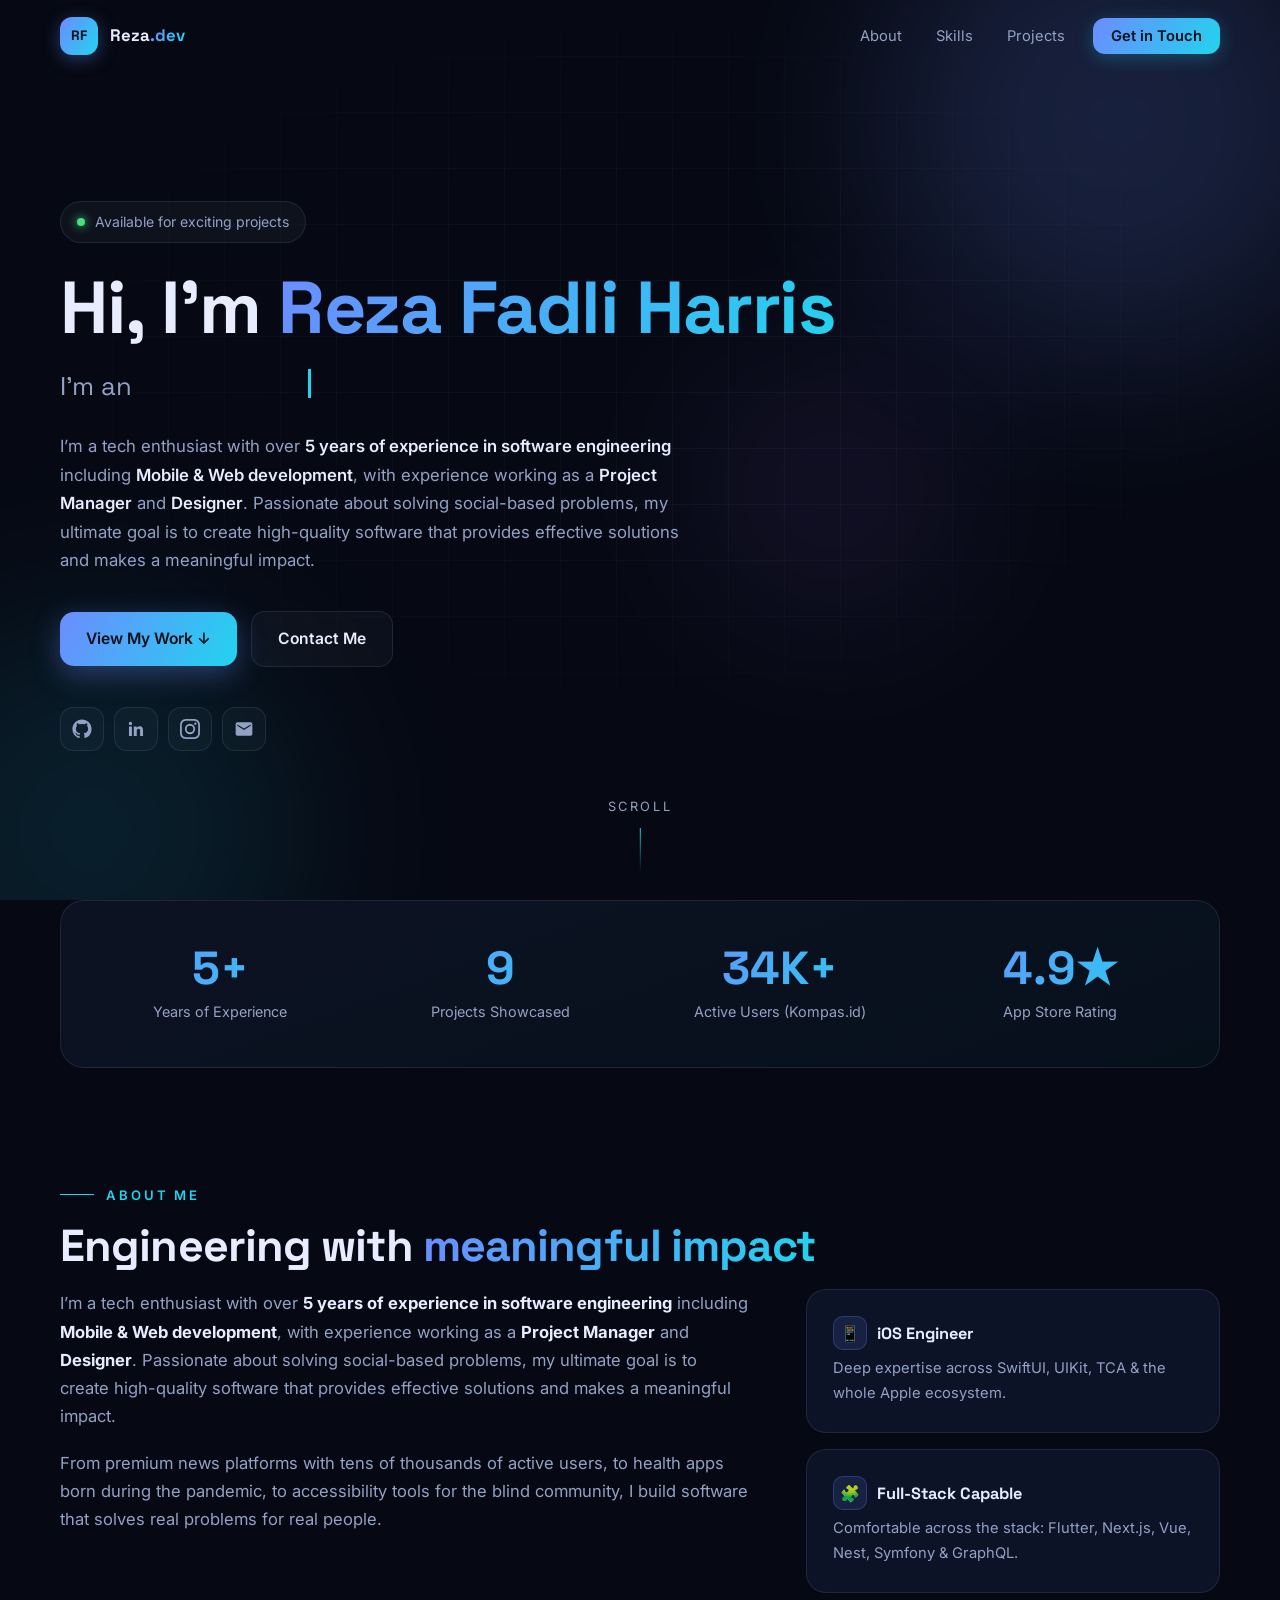
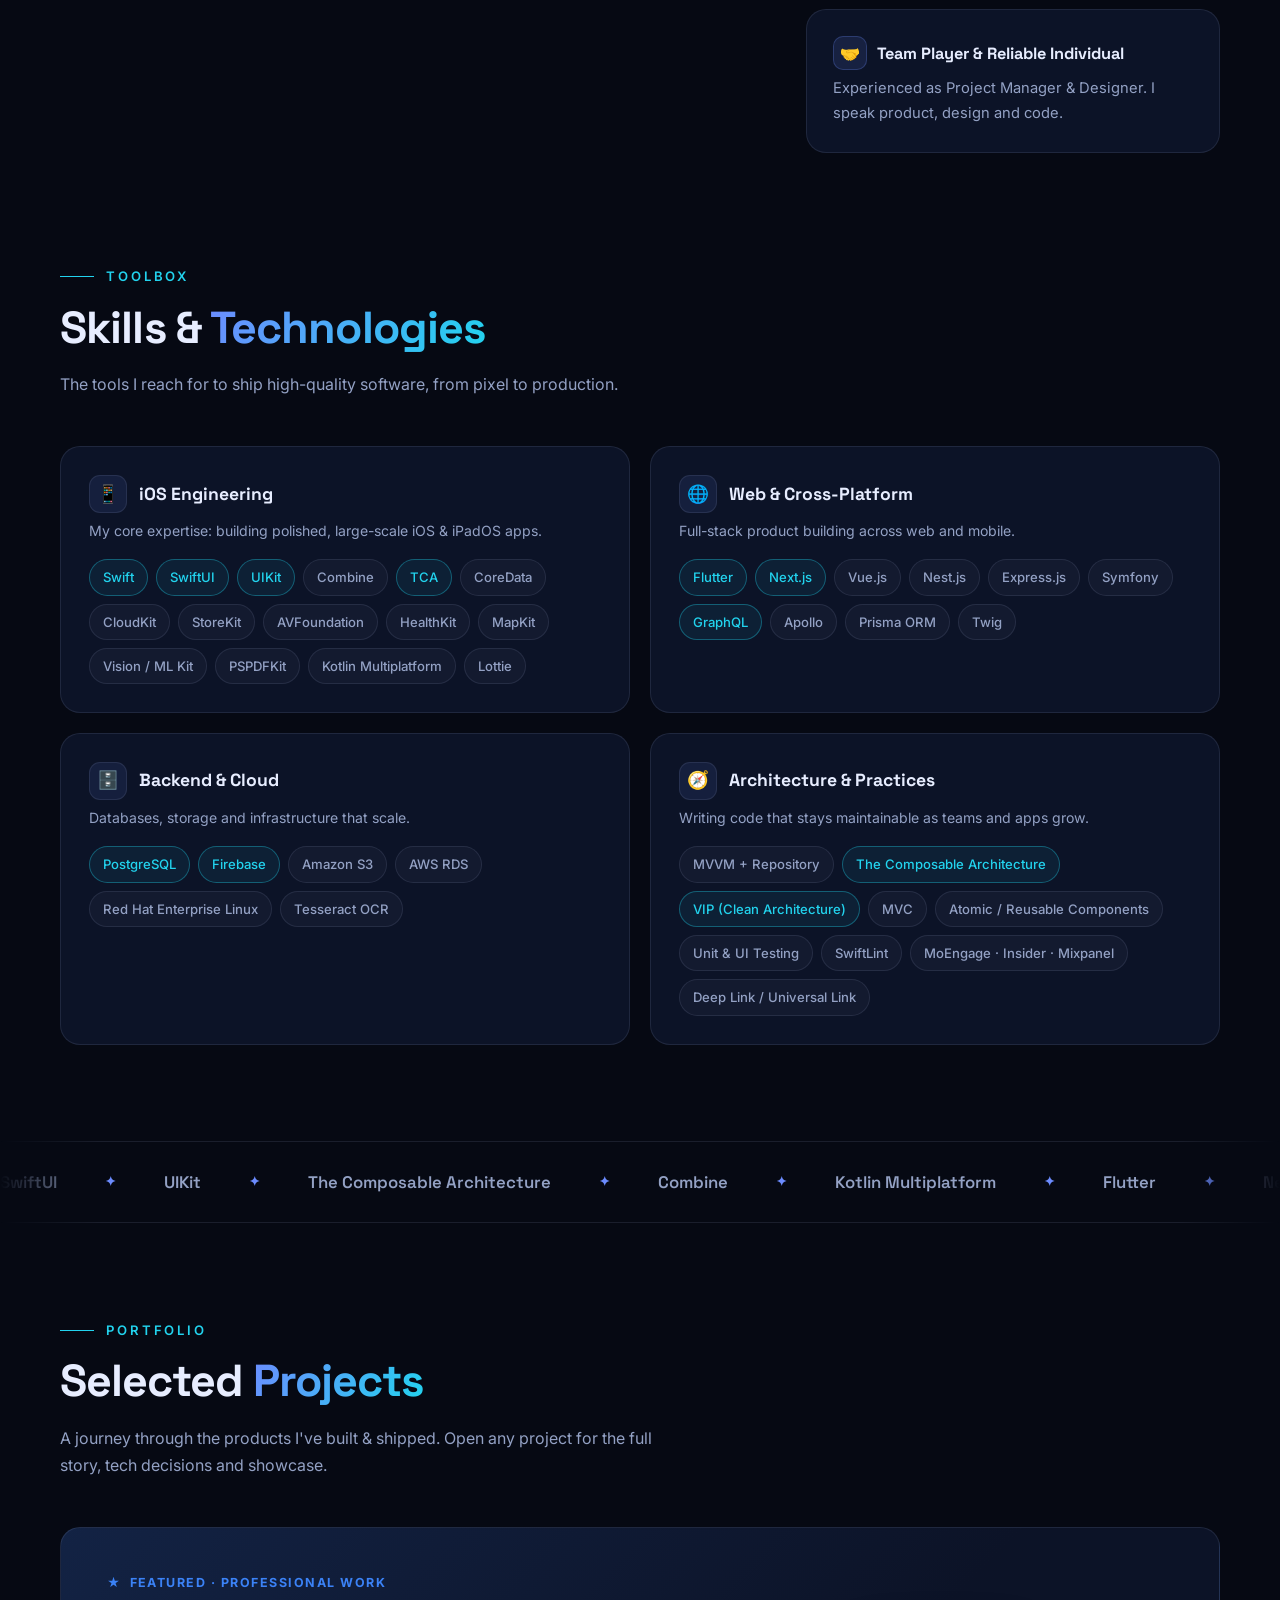
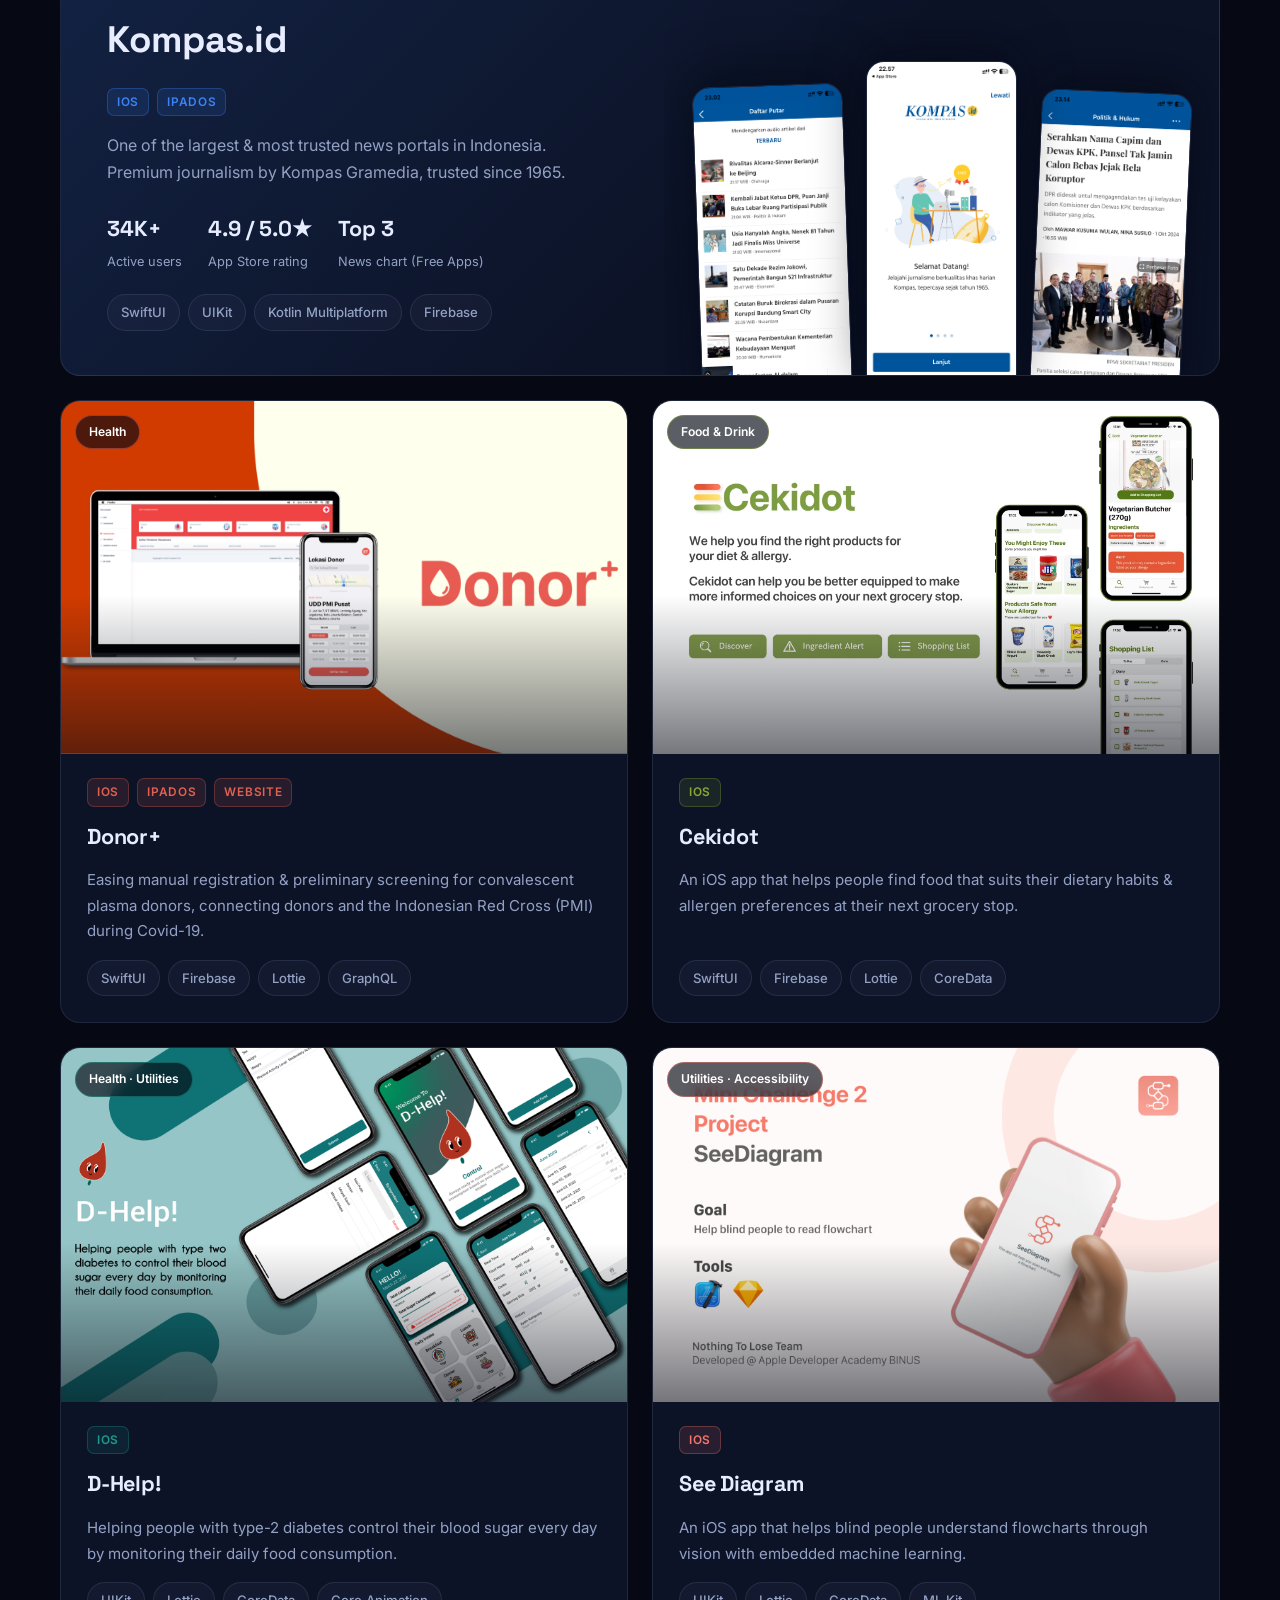
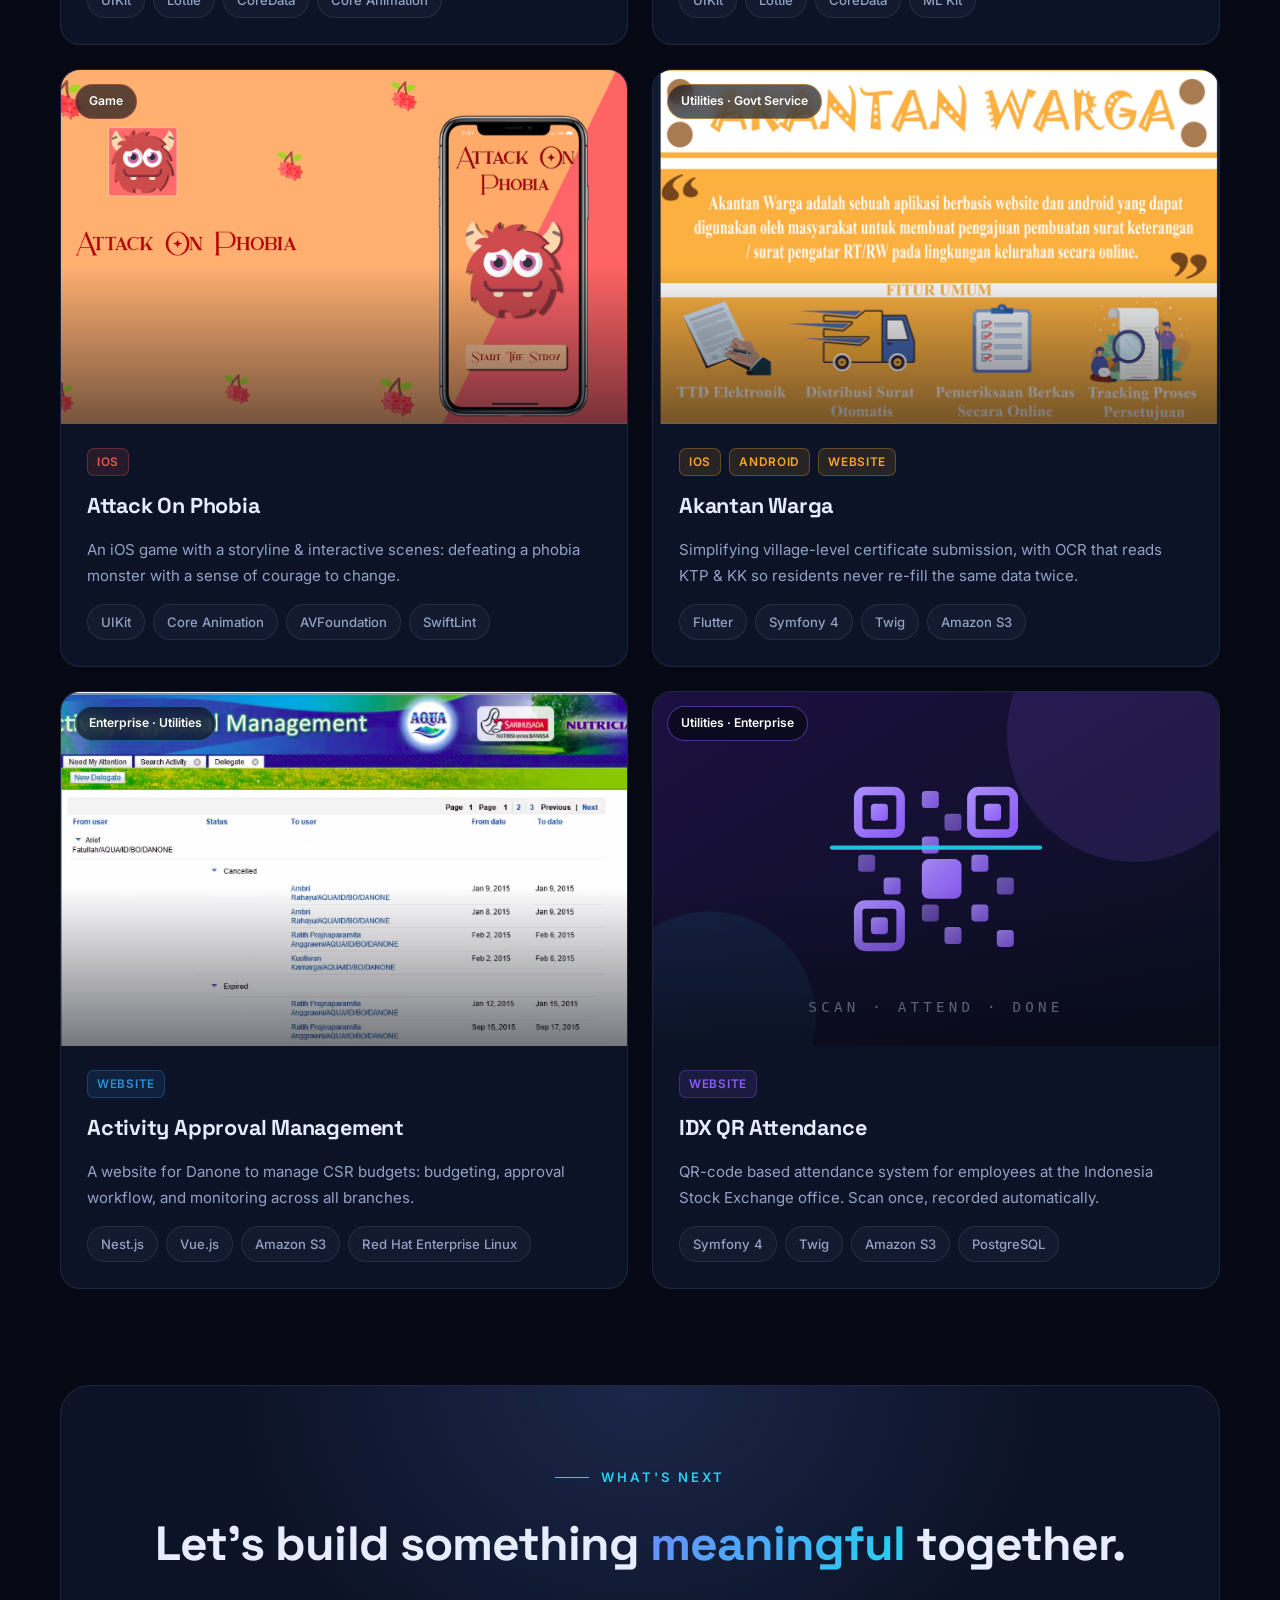
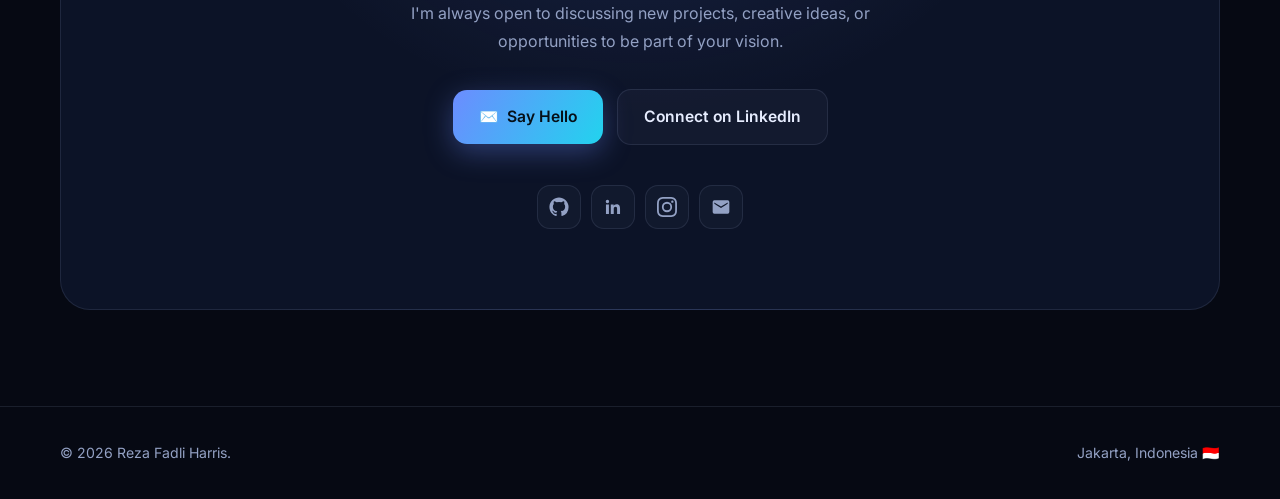
==== commit 9e6673ba: "Update footer copy" ====
--- a/index.html
+++ b/index.html
@@ -129,7 +129,7 @@
 
   <footer>
     <div class="wrap">
-      <span>© <span id="year"></span> Reza Fadli Harris. Crafted with passion, designed & built with AI-assist.</span>
+      <span>© <span id="year"></span> Reza Fadli Harris.</span>
       <span>Jakarta, Indonesia 🇮🇩</span>
     </div>
   </footer>
